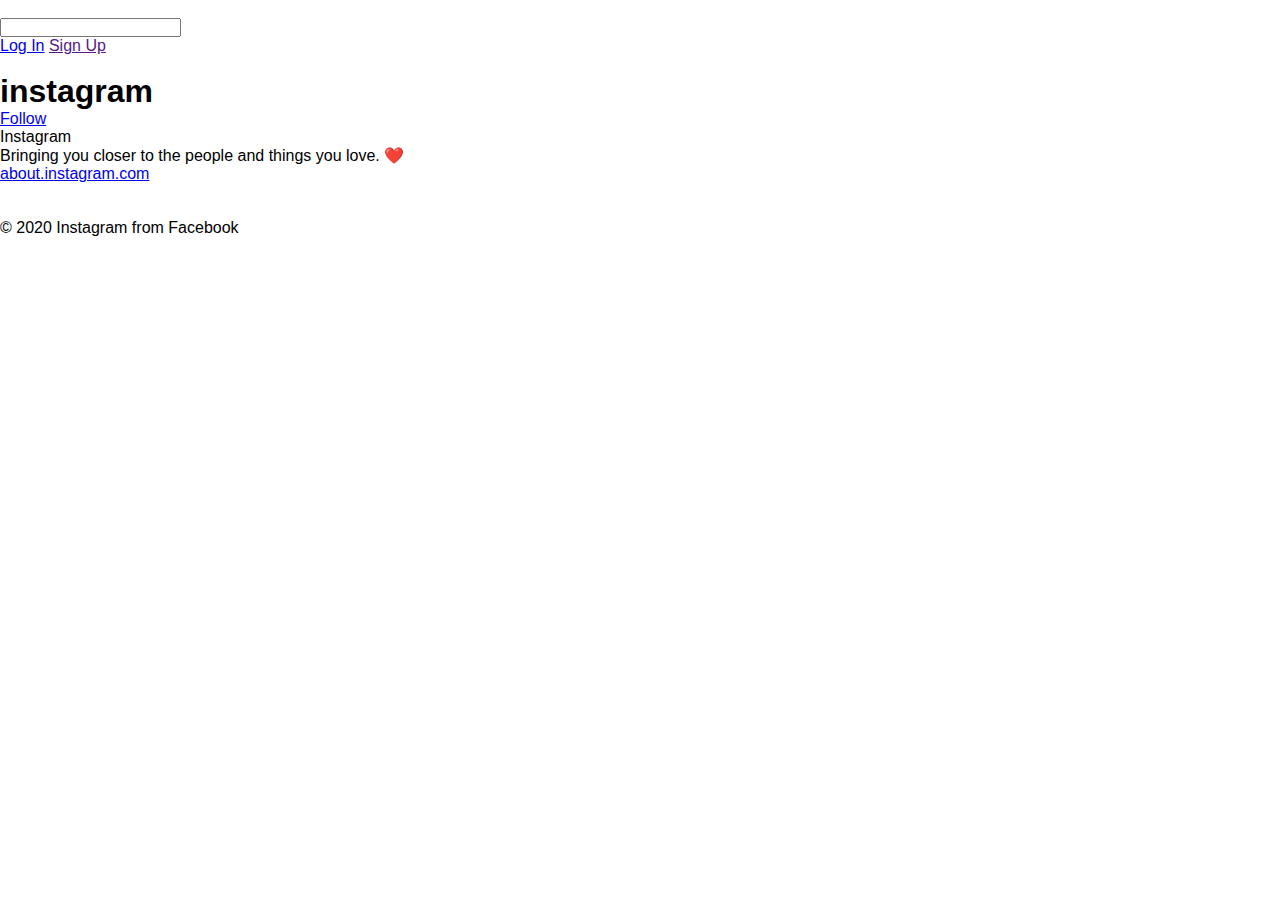
==== index.html @ 62457bc5 "initial commit" ====
<!DOCTYPE html>
<html lang="en">
<head>
  <meta charset="UTF-8">
  <meta name="viewport" content="width=device-width, initial-scale=1.0">
  <title>INSTAGRAM</title>
  <link rel="stylesheet" href="/css/reset.css">
</head>
<body>
  <header>
    <div class="brand">
      <img src="" alt="">
      <img src="" alt="">
    </div>
    <input type="text">
    <nav>
      <a href="#">Log In</a>
      <a href="">Sign Up</a>
    </nav>
  </header>
  <main>
    <section>
      <img src="" alt="">
      <h1>instagram</h1>
      <a href="#">Follow</a>
    </section>
    <section>
      <div>Instagram</div>
      <p>Bringing you closer to the people and things you love. ❤️</p>
      <a href="#">about.instagram.com</a>
    </section>
    <section>
      <figure>
        <img src="" alt="">
      </figure>
    </section>
    <section class="user-info"></section>
    <section class="gallery">
      <img src="" alt="">
      <img src="" alt="">
      <img src="" alt="">
    </section>
  </main>
  <footer>
    <section></section>
    <footer>© 2020 Instagram from Facebook</footer>
  </footer>
</body>
</html>
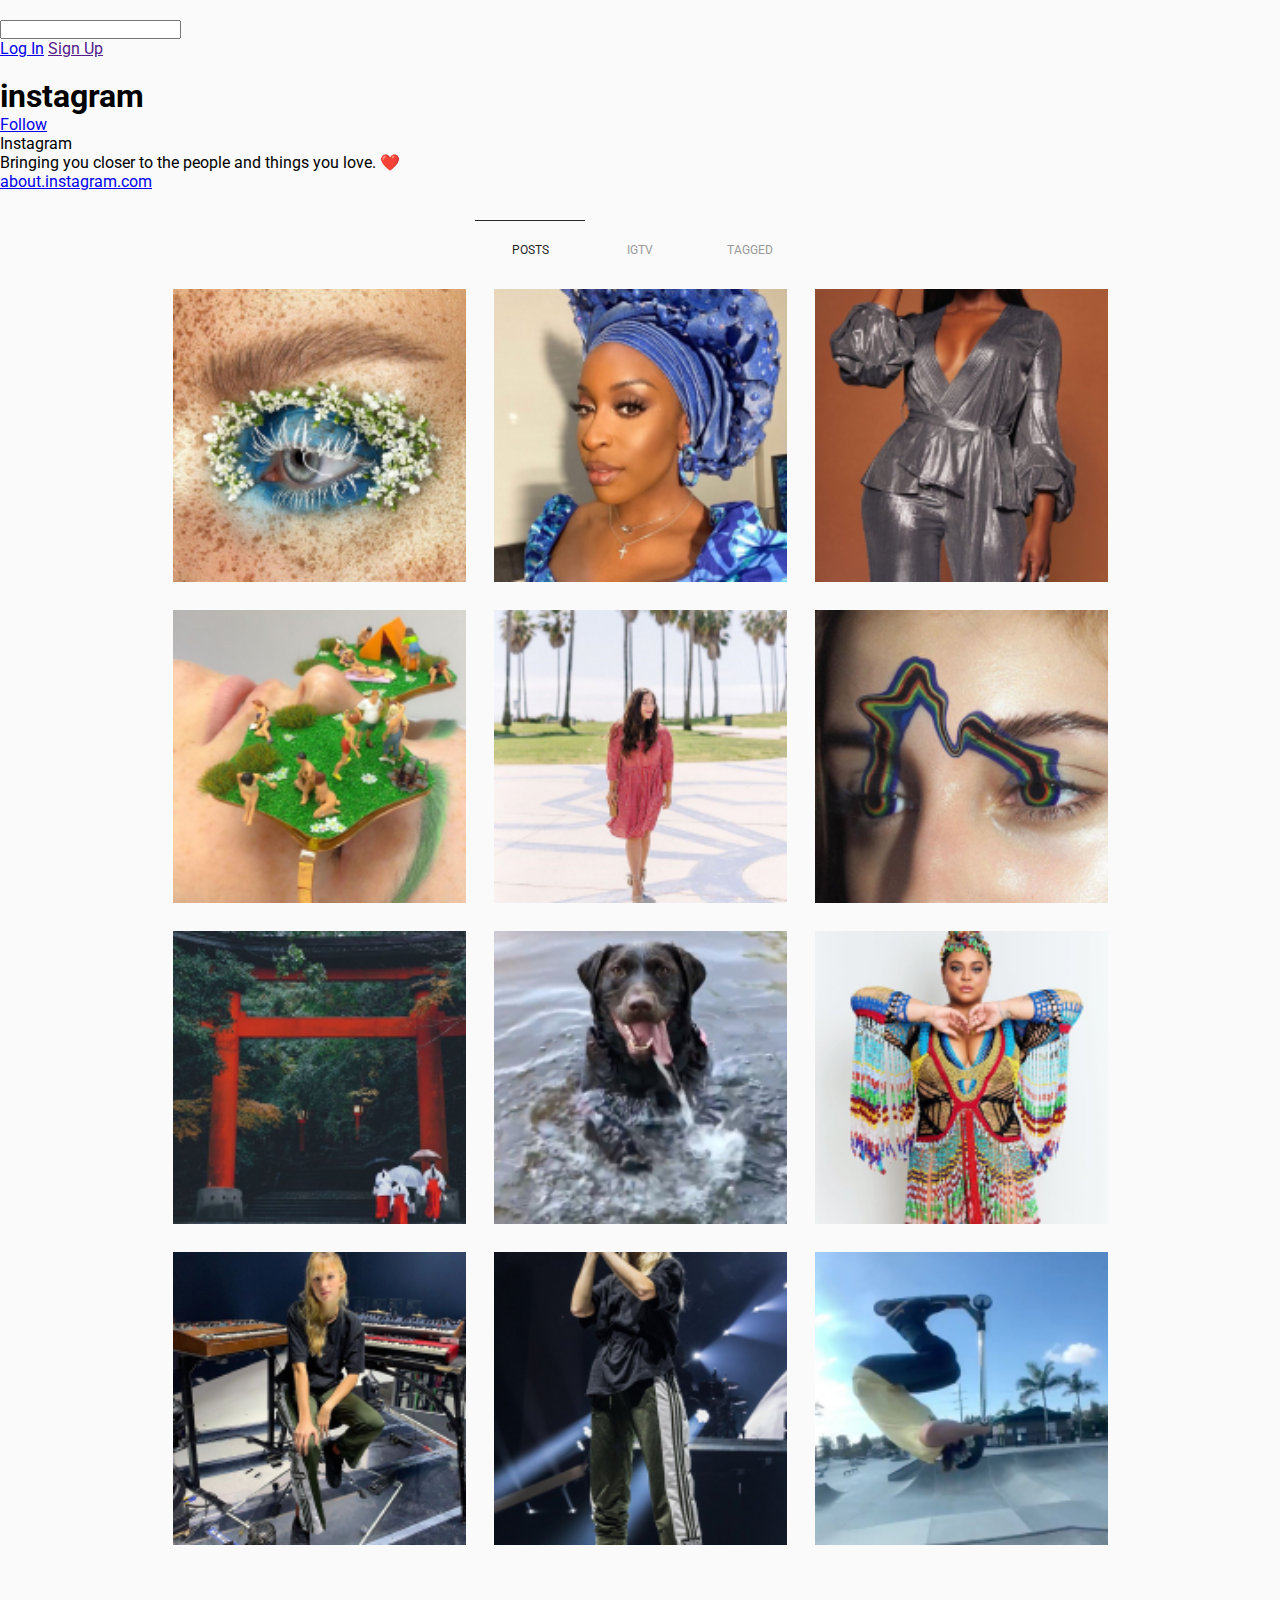
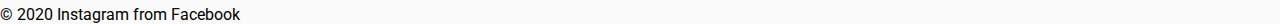
==== commit a6bf9328: "style gallery section" ====
--- a/index.html
+++ b/index.html
@@ -5,6 +5,8 @@
   <meta name="viewport" content="width=device-width, initial-scale=1.0">
   <title>INSTAGRAM</title>
   <link rel="stylesheet" href="/css/reset.css">
+  <link rel="stylesheet" href="/css/gallery.css">
+  <link href="https://fonts.googleapis.com/css2?family=Roboto&display=swap" rel="stylesheet">
 </head>
 <body>
   <header>
@@ -34,11 +36,47 @@
         <img src="" alt="">
       </figure>
     </section>
-    <section class="user-info"></section>
+    <section class="userinfo">
+      <div>
+        <div class="userinfo-value">6246</div>
+        <div class="userinfo-units">posts</div>
+      </div>
+      <div>
+        <div class="userinfo-value">335m</div>
+        <div class="userinfo-units">followers</div>
+      </div>
+      <div>
+        <div class="userinfo-value">223</div>
+        <div class="userinfo-units">following</div>
+      </div>
+    </section>
+    <section class="options">
+      <a class="option active" href="#">
+        <span class="option-name">POSTS</span>
+        <img class="option-icon" src="/images/posts.png" alt="instagram button">
+      </a>
+      <a class="option" href="#">
+        <span class="option-name">IGTV</span>
+        <img class="option-icon" src="/images/igtv.png" alt="instagram button">
+      </a>
+      <a class="option" href="#">
+        <span class="option-name">TAGGED</span>
+        <img class="option-icon" src="/images/tagged.png" alt="instagram button">
+      </a>
+    </section>
     <section class="gallery">
-      <img src="" alt="">
-      <img src="" alt="">
-      <img src="" alt="">
+      <img class="gallery-photo" src="/images/Rectangle.png" alt="instagram">
+      <img class="gallery-photo" src="/images/Rectangle-1.png" alt="instagram">
+      <img class="gallery-photo" src="/images/Rectangle-2.png" alt="instagram">
+      <img class="gallery-photo" src="/images/Rectangle-3.png" alt="instagram">
+      <img class="gallery-photo" src="/images/Rectangle-4.png" alt="instagram">
+      <img class="gallery-photo" src="/images/Rectangle-5.png" alt="instagram">
+      <img class="gallery-photo" src="/images/Rectangle-6.png" alt="instagram">
+      <img class="gallery-photo" src="/images/Rectangle-7.png" alt="instagram">
+      <img class="gallery-photo" src="/images/Rectangle-8.png" alt="instagram">
+      <img class="gallery-photo" src="/images/Rectangle-9.png" alt="instagram">
+      <img class="gallery-photo" src="/images/Rectangle-10.png" alt="instagram">
+      <img class="gallery-photo" src="/images/Rectangle-11.png" alt="instagram">
     </section>
   </main>
   <footer>
--- a/css/gallery.css
+++ b/css/gallery.css
@@ -0,0 +1,80 @@
+.userinfo {
+  display: grid;
+  grid-template-columns: repeat(3, 1fr);
+  padding: 13px;
+  border-top: 1px solid #dbdbdb;
+}
+.userinfo-value {
+  color: #262626;
+  font-size: 14px;
+  line-height: 18px;
+  text-align: center;
+}
+.userinfo-units {
+  color: #999999;
+  font-size: 13px;
+  line-height: 18px;
+  text-align: center;
+}
+.options {
+  display: grid;
+  grid-template-columns: repeat(3, 1fr);
+  align-items: center;
+  padding: 10px;
+  border-top: 1px solid #dbdbdb;
+  border-bottom: 1px solid #dbdbdb;
+}
+.option {
+  text-align: center;
+  text-decoration: none;
+}
+.option-name {
+  display: none;
+  color: #999999;
+  font-size: 12px;
+  line-height: 18px;
+}
+.active.option .option-name {
+  color: #262626;
+}
+.option-icon {
+  display: block;
+  margin: auto;
+}
+.gallery {
+  display: grid;
+  grid-template-columns: repeat(3, 1fr);
+  grid-gap: 3px;
+  margin: 3px auto;
+}
+.gallery-photo {
+  width: 100%;
+}
+@media only screen and (min-width: 1024px) {
+  .userinfo {
+    display: none;
+  }
+  .options {
+    width: 350px;
+    margin: auto;
+    border-top: 0;
+    border-bottom: 0;
+  }
+  .option {
+    padding: 20px 0;
+  }
+  .active.option {
+    border-top: 1px solid #262626;
+  }
+  .option-name {
+    display: block;
+  }
+  .option-icon {
+    display: none;
+  }
+  .gallery {
+    grid-gap: 28px;
+    width: 935px;
+    margin: 0 auto 60px;
+  }
+}
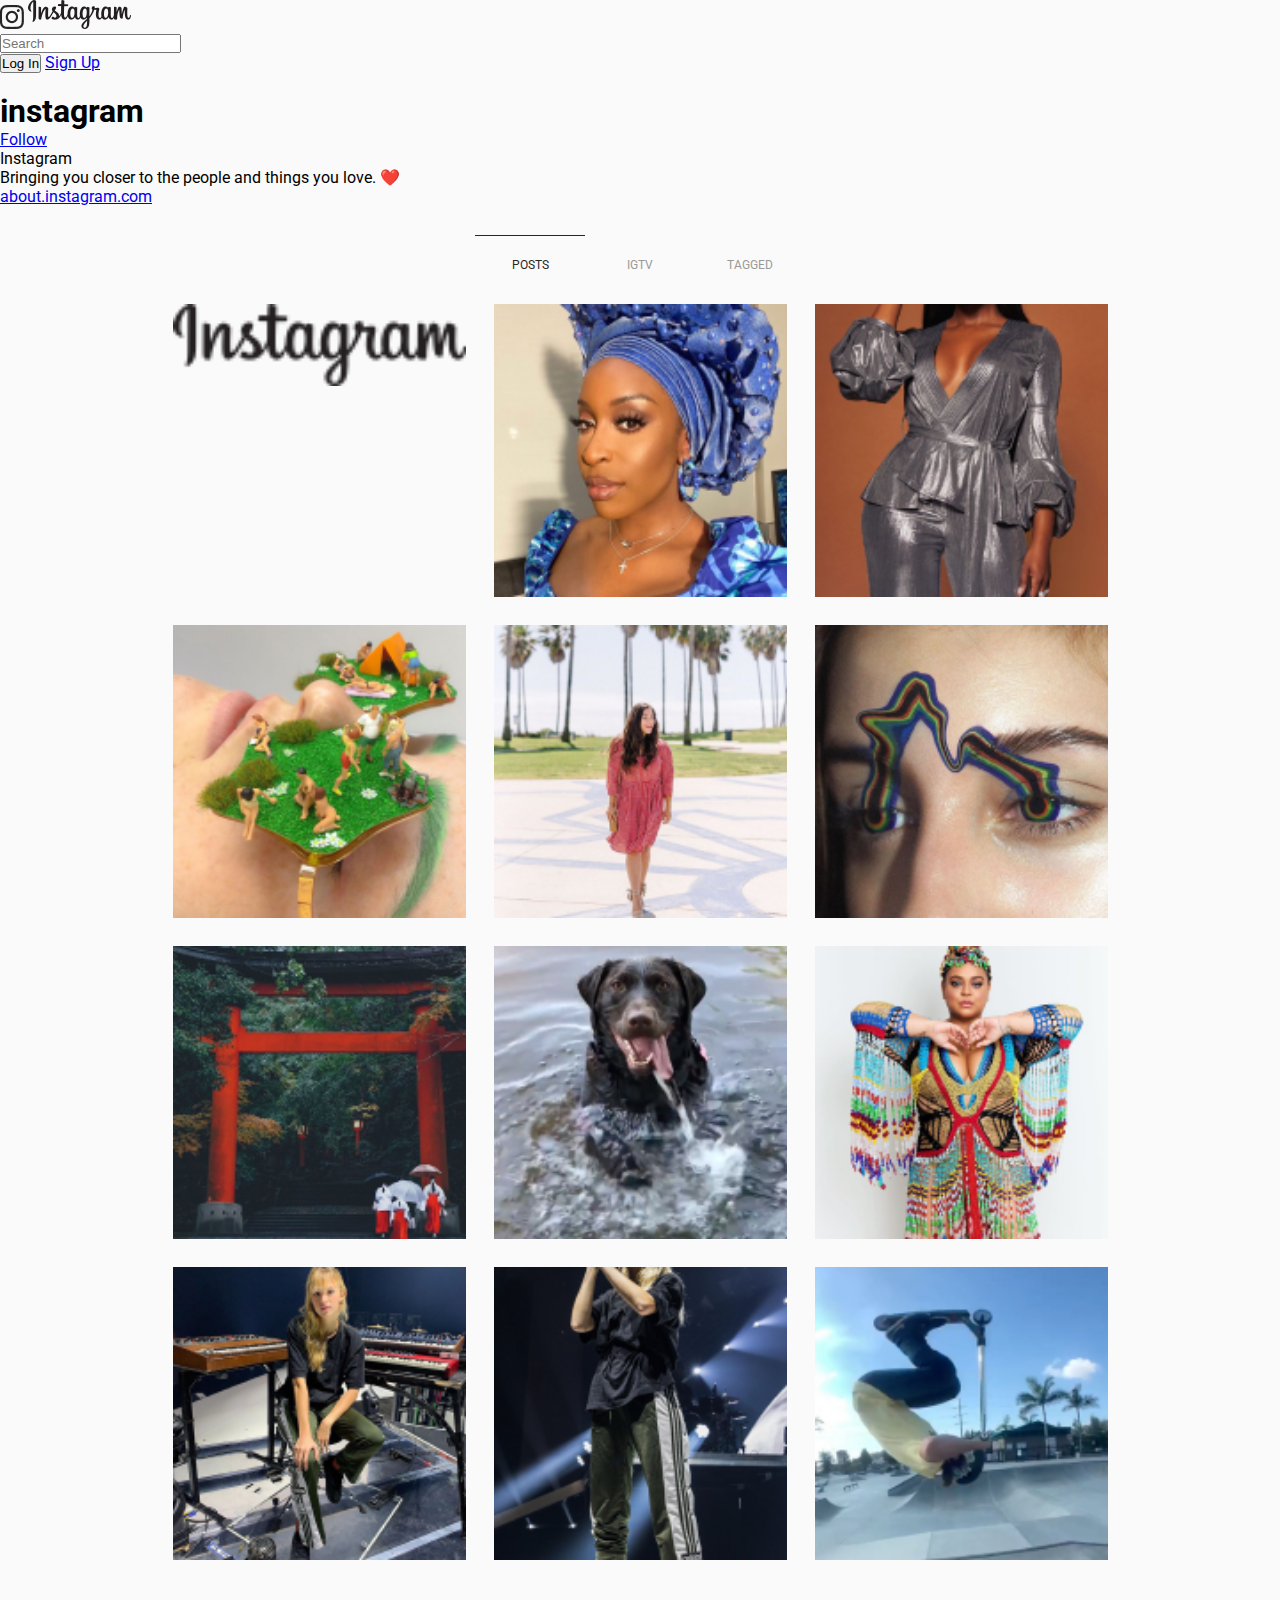
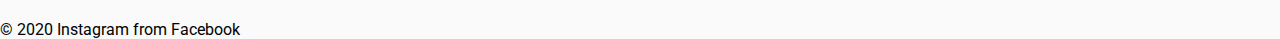
==== commit f9b5c35a: "Update header" ====
--- a/index.html
+++ b/index.html
@@ -9,18 +9,24 @@
   <link href="https://fonts.googleapis.com/css2?family=Roboto&display=swap" rel="stylesheet">
 </head>
 <body>
-  <header>
-    <div class="brand">
-      <img src="" alt="">
-      <img src="" alt="">
-    </div>
-    <input type="text">
-    <nav>
-      <a href="#">Log In</a>
-      <a href="">Sign Up</a>
-    </nav>
-  </header>
-  <main>
+    <header class="main-header">
+      <div class="header-wrapper">
+        <div class="brand">
+          <img src="images/Frame.png" alt="Instagram icon" />
+          <img src="images/Rectangle.png" alt="Instagram logo" />
+        </div>
+        <input
+          class="search-bar"
+          aria-label="search"
+          type="text"
+          placeholder="Search"
+        />
+        <nav class="login-wrapper">
+          <button class="login-btn">Log In</button>
+          <a class="signin" href="#">Sign Up</a>
+        </nav>
+      </div>
+    </header>  <main>
     <section>
       <img src="" alt="">
       <h1>instagram</h1>
@@ -84,4 +90,4 @@
     <footer>© 2020 Instagram from Facebook</footer>
   </footer>
 </body>
-</html>+</html>
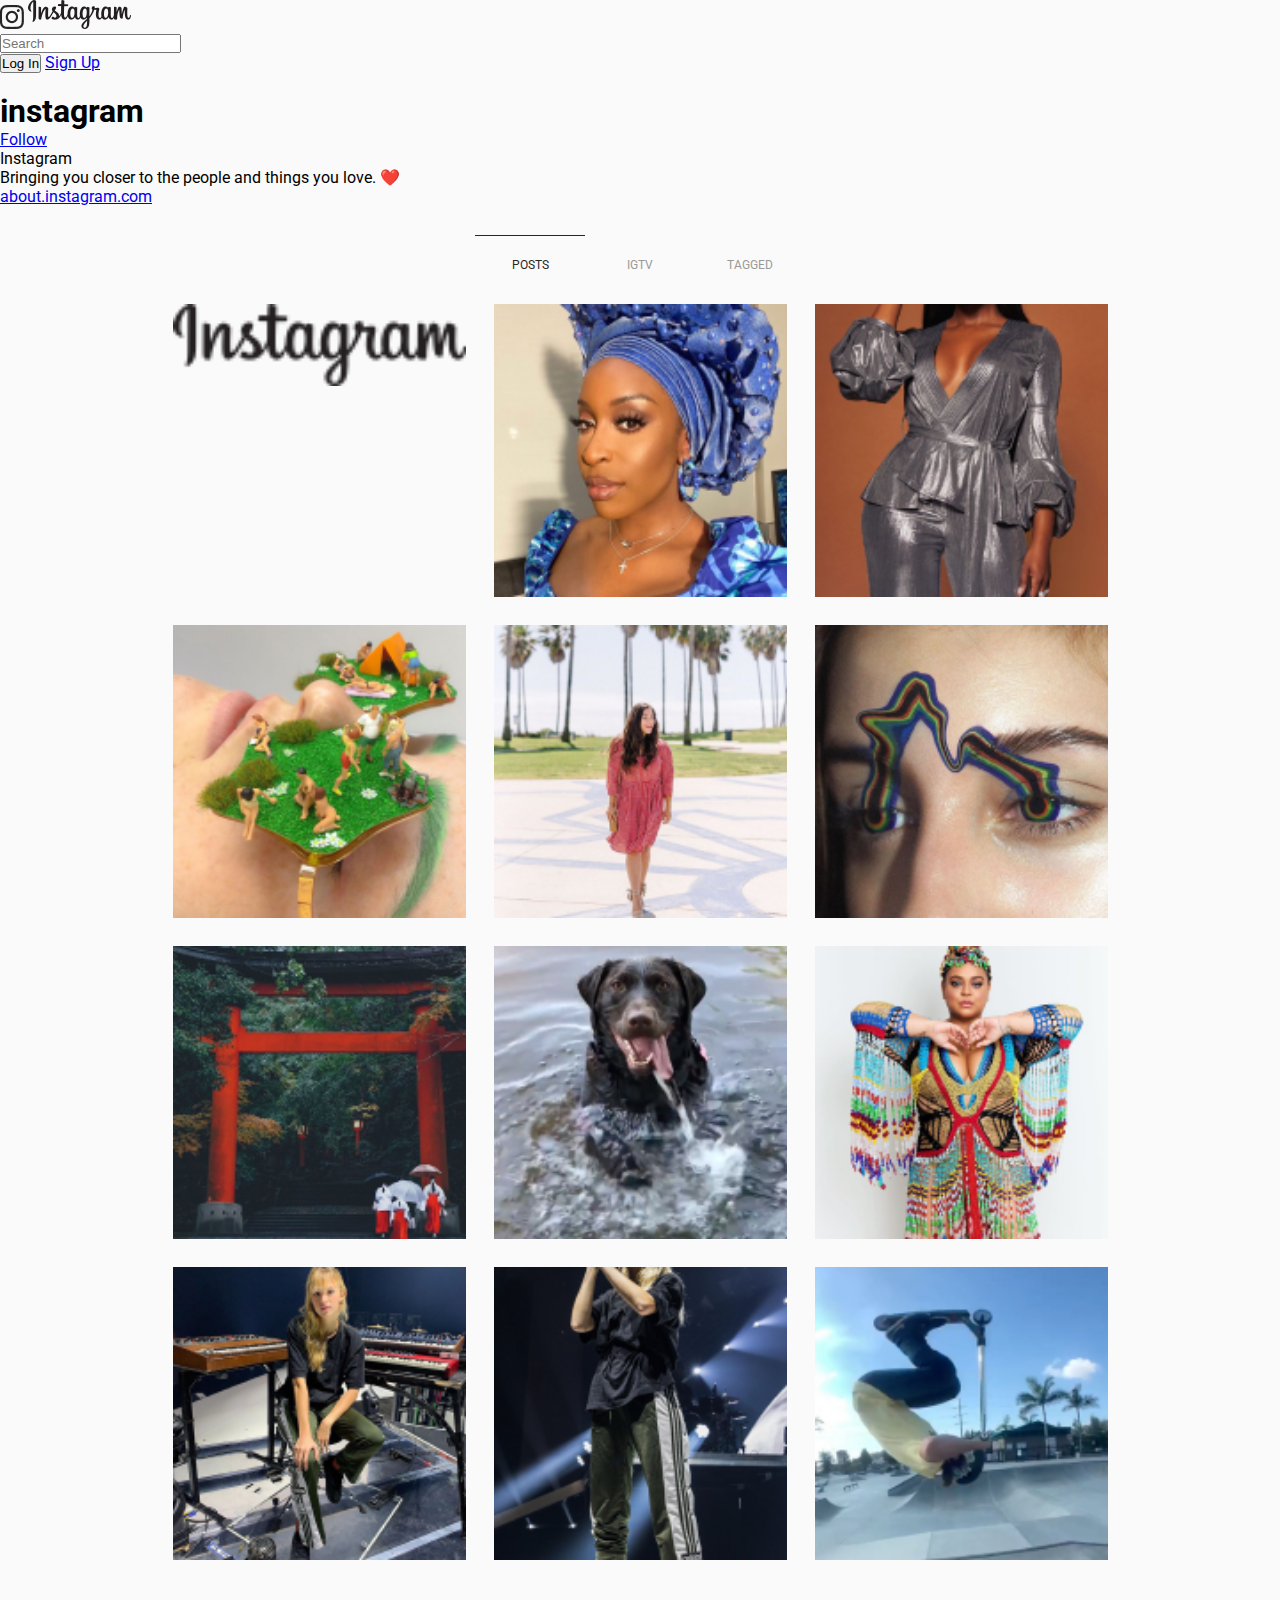
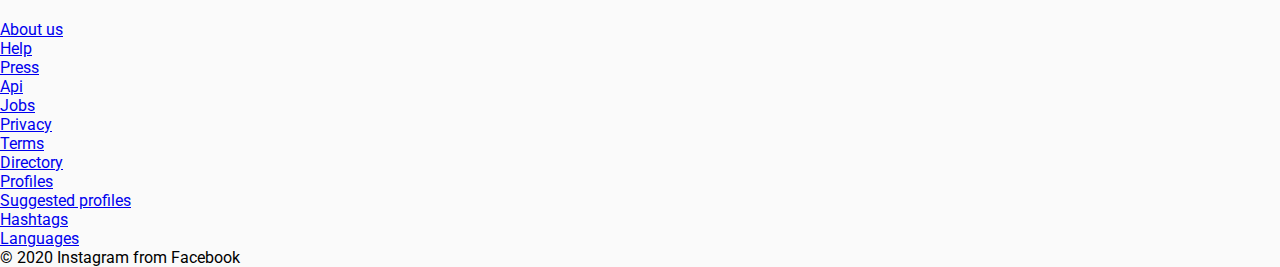
==== commit 874db0b8: "Update footer" ====
--- a/index.html
+++ b/index.html
@@ -85,9 +85,24 @@
       <img class="gallery-photo" src="/images/Rectangle-11.png" alt="instagram">
     </section>
   </main>
-  <footer>
-    <section></section>
-    <footer>© 2020 Instagram from Facebook</footer>
-  </footer>
+    <footer>
+      <nav class="footer-navbar">
+        <ul>
+          <li><a class="footer-link" href="#">About us</a></li>
+          <li><a class="footer-link" href="#">Help</a></li>
+          <li><a class="footer-link" href="#">Press</a></li>
+          <li><a class="footer-link" href="#">Api</a></li>
+          <li><a class="footer-link" href="#">Jobs</a></li>
+          <li><a class="footer-link" href="#">Privacy</a></li>
+          <li><a class="footer-link" href="#">Terms</a></li>
+          <li><a class="footer-link" href="#">Directory</a></li>
+          <li><a class="footer-link" href="#">Profiles</a></li>
+          <li><a class="footer-link" href="#">Suggested profiles</a></li>
+          <li><a class="footer-link" href="#">Hashtags</a></li>
+          <li><a class="footer-link" href="#">Languages</a></li>
+        </ul>
+      </nav>
+      <div class="copy">© 2020 Instagram from Facebook</div>
+    </footer>
 </body>
 </html>
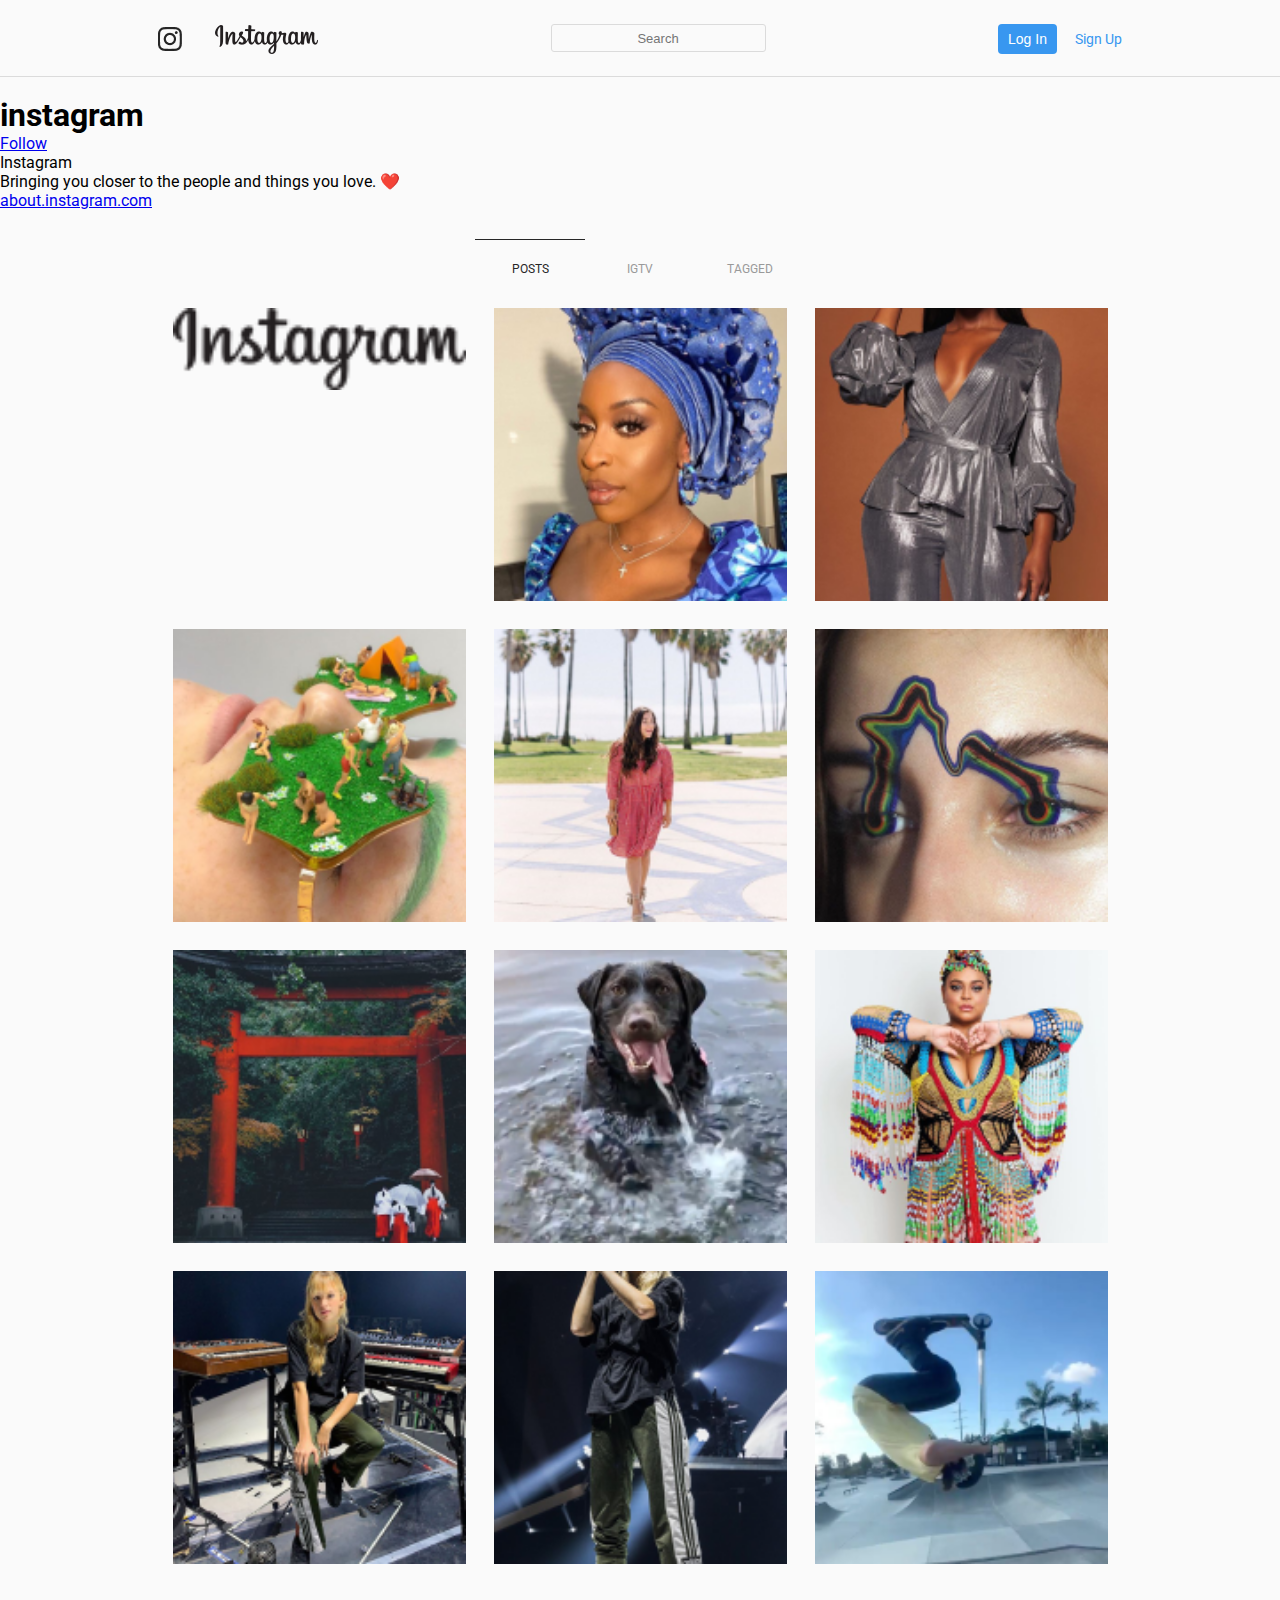
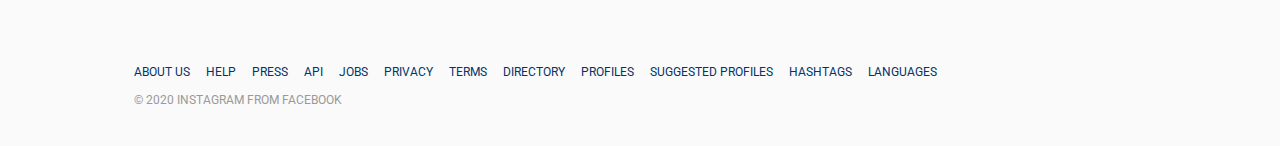
==== commit 2800c09e: "Link to header-footer.css" ====
--- a/index.html
+++ b/index.html
@@ -5,6 +5,7 @@
   <meta name="viewport" content="width=device-width, initial-scale=1.0">
   <title>INSTAGRAM</title>
   <link rel="stylesheet" href="/css/reset.css">
+  <link rel="stylesheet" href="/css/header-footer.css">
   <link rel="stylesheet" href="/css/gallery.css">
   <link href="https://fonts.googleapis.com/css2?family=Roboto&display=swap" rel="stylesheet">
 </head>
--- a/css/header-footer.css
+++ b/css/header-footer.css
@@ -0,0 +1,136 @@
+.main-header {
+  height: 77px;
+  border-bottom: 1px solid #dbdbdb;
+}
+
+.header-wrapper {
+  display: flex;
+  justify-content: space-between;
+  padding: 24px;
+}
+
+.brand {
+  width: 160.12px;
+  display: flex;
+  justify-content: space-between;
+  align-items: center;
+}
+
+.search-bar {
+  background: #fafafa;
+  border: 1px solid #dbdbdb;
+  border-radius: 3px;
+  color: #999999;
+  width: 215px;
+  height: 28px;
+  text-align: center;
+  font-weight: normal;
+  font-size: 13px;
+  line-height: 18px;
+}
+
+.login-wrapper {
+  width: 124px;
+  display: flex;
+  justify-content: space-between;
+  align-items: center;
+}
+
+.login-btn {
+  background: #3897f0;
+  border-radius: 4px;
+  border: none;
+  width: 59px;
+  height: 30px;
+  font-weight: normal;
+  font-size: 14px;
+  line-height: 18px;
+  text-align: center;
+  color: #ffffff;
+}
+
+.signin {
+  font-weight: normal;
+  font-size: 14px;
+  line-height: 28px;
+  color: #3897f0;
+  text-decoration: none;
+}
+
+footer {
+  height: 122px;
+  display: flex;
+  flex-direction: column;
+  justify-content: center;
+}
+
+.footer-navbar ul {
+  list-style: none;
+  margin-bottom: 10px;
+  display: flex;
+  flex-wrap: wrap;
+}
+
+.footer-link {
+  font-weight: normal;
+  font-size: 12px;
+  line-height: 18px;
+  text-align: center;
+  text-decoration: none;
+  text-transform: uppercase;
+  color: #003569;
+  margin-right: 16px;
+}
+
+.copy {
+  font-weight: normal;
+  font-size: 12px;
+  line-height: 18px;
+  text-transform: uppercase;
+  color: #999999;
+}
+
+@media only screen and (max-width: 1023px) {
+  .header-wrapper {
+    max-width: 1012px;
+    /* Si se pone a nivel general, borrar: */
+    min-width: 370px;
+    margin: auto;
+  }
+
+  .search-bar {
+    display: none;
+  }
+
+  footer {
+    max-width: 1012px;
+    margin: auto;
+    text-align: center;
+    padding: 0 20px;
+  }
+
+  footer li {
+    margin-bottom: 7px;
+  }
+
+  .footer-navbar,
+  .copy {
+    min-width: 370px;
+  }
+
+  .footer-navbar ul {
+    justify-content: center;
+  }
+}
+
+@media only screen and (min-width: 1024px) {
+  .header-wrapper {
+    width: 1012px;
+    margin: auto;
+  }
+
+  footer {
+    width: 1012px;
+    margin: auto;
+  }
+}
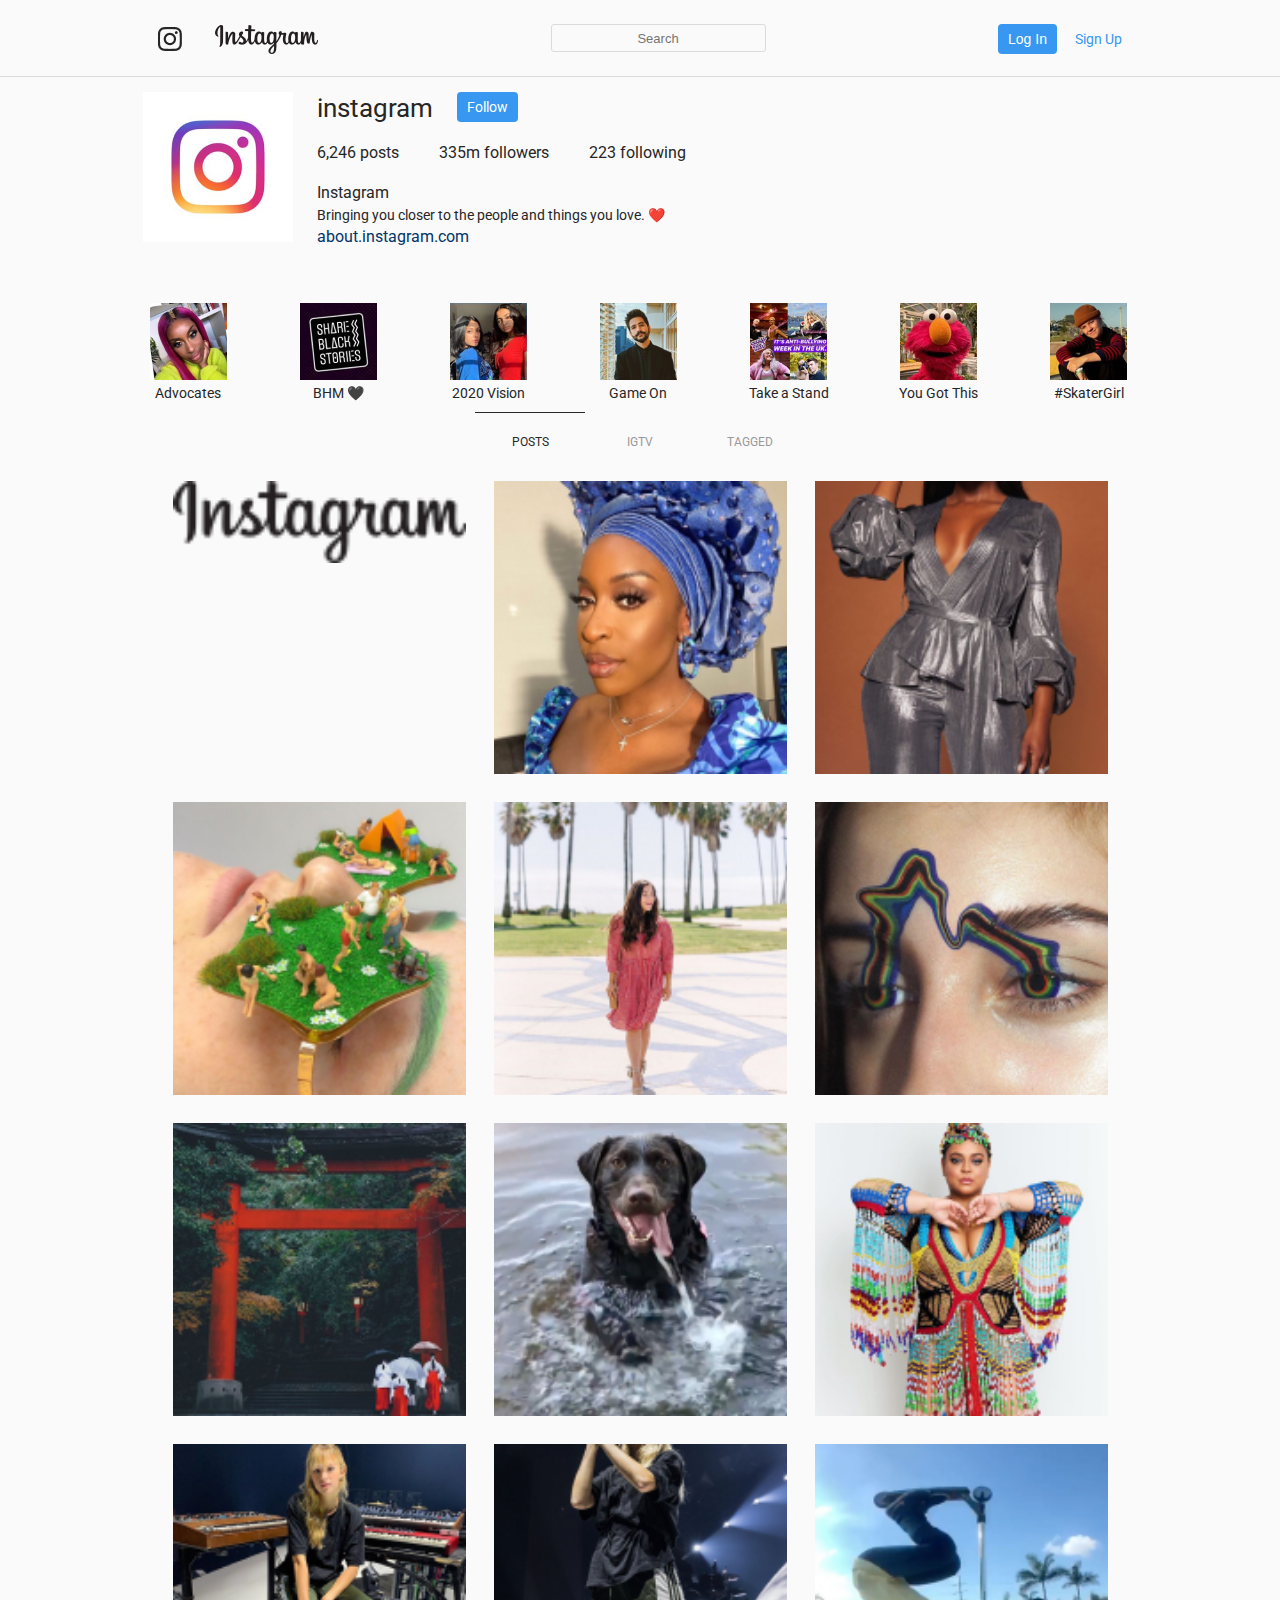
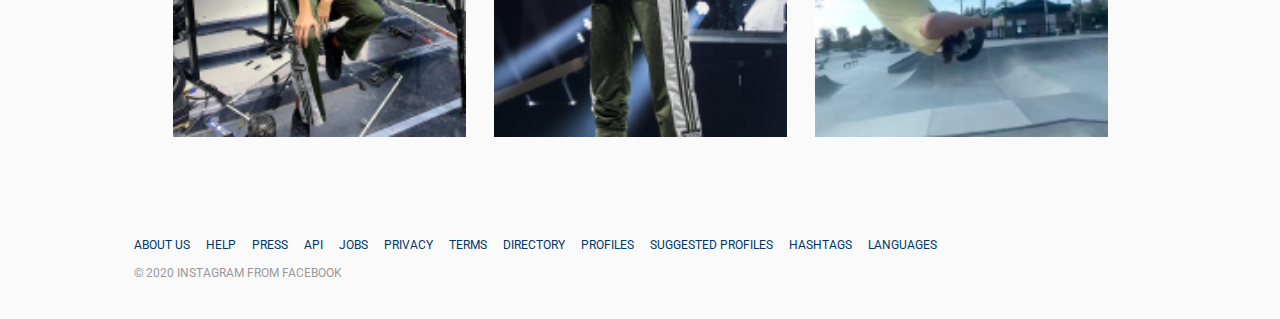
==== commit b2507cbb: "fix styles" ====
--- a/index.html
+++ b/index.html
@@ -7,14 +7,15 @@
   <link rel="stylesheet" href="/css/reset.css">
   <link rel="stylesheet" href="/css/header-footer.css">
   <link rel="stylesheet" href="/css/gallery.css">
+  <link rel="stylesheet" href="/css/main1.css">
   <link href="https://fonts.googleapis.com/css2?family=Roboto&display=swap" rel="stylesheet">
 </head>
 <body>
     <header class="main-header">
       <div class="header-wrapper">
         <div class="brand">
-          <img src="images/Frame.png" alt="Instagram icon" />
-          <img src="images/Rectangle.png" alt="Instagram logo" />
+          <img src="images/insta-icon.png" alt="Instagram icon" />
+          <img src="images/insta-logo.png" alt="Instagram logo" />
         </div>
         <input
           class="search-bar"
@@ -27,34 +28,62 @@
           <a class="signin" href="#">Sign Up</a>
         </nav>
       </div>
-    </header>  <main>
-    <section>
-      <img src="" alt="">
-      <h1>instagram</h1>
-      <a href="#">Follow</a>
-    </section>
-    <section>
-      <div>Instagram</div>
-      <p>Bringing you closer to the people and things you love. ❤️</p>
-      <a href="#">about.instagram.com</a>
-    </section>
-    <section>
-      <figure>
-        <img src="" alt="">
-      </figure>
-    </section>
-    <section class="userinfo">
-      <div>
-        <div class="userinfo-value">6246</div>
-        <div class="userinfo-units">posts</div>
+    </header>  
+  <main>
+    <section class="user-info">
+      <img class="photo" src="images/photo.jpg" alt="photo" />
+      <p class="nickname">instagram</p>
+      <div class="follow"><a href="#">Follow</a></div>
+      <div class="user-description">
+        <p>Instagram</p>
+        <p>Bringing you closer to the people and things you love. ❤️</p>
+        <a href="https://about.instagram.com/" target="_blank"
+          >about.instagram.com</a
+        >
       </div>
-      <div>
-        <div class="userinfo-value">335m</div>
-        <div class="userinfo-units">followers</div>
+      <div class="stories">
+        <div class="story">
+          <img src="images/Rectangle-1.jpg" alt="Rectangle 1" />
+          <p class="story-name">Advocates</p>
+        </div>
+        <div class="story">
+          <img src="images/Rectangle-2.jpg" alt="Rectangle 2" />
+          <p class="story-name">BHM 🖤</p>
+        </div>
+        <div class="story">
+          <img src="images/Rectangle-3.jpg" alt="Rectangle 3" />
+          <p class="story-name">2020 Vision</p>
+        </div>
+        <div class="story">
+          <img src="images/Rectangle-4.jpg" alt="Rectangle 4" />
+          <p class="story-name">Game On</p>
+        </div>
+        <div class="story">
+          <img src="images/Rectangle-5.jpg" alt="Rectangle 5" />
+          <p class="story-name">Take a Stand</p>
+        </div>
+        <div class="story">
+          <img src="images/Rectangle-6.jpg" alt="Rectangle 6" />
+          <p class="story-name">You Got This</p>
+        </div>
+        <div class="story">
+          <img src="images/Rectangle-7.jpg" alt="Rectangle 7" />
+          <p class="story-name">#SkaterGirl</p>
+        </div>
       </div>
-      <div>
-        <div class="userinfo-value">223</div>
-        <div class="userinfo-units">following</div>
+      <div class="user-social">
+        <div class="posts">
+          <p>6,246</p>
+          <p>posts</p>
+        </div>
+        <div class="followers">
+          <p>335m</p>
+          <p>followers</p>
+        </div>
+        <div class="following">
+          <p>223</p>
+          <p>following</p>
+        </div>
       </div>
     </section>
     <section class="options">
--- a/css/main1.css
+++ b/css/main1.css
@@ -0,0 +1,231 @@
+* {
+  margin: 0;
+  padding: 0;
+  box-sizing: border-box;
+}
+html {
+  font-family: "Roboto", Arial, Helvetica, sans-serif;
+  font-size: 16px;
+  font-weight: 400;
+}
+
+html,
+body {
+  width: 100%;
+  height: 100%;
+  min-height: 100%;
+}
+
+main {
+  width: 100%;
+  max-width: 1024px;
+  margin: 0px auto;
+}
+
+.user-info {
+  display: grid;
+  justify-content: center;
+  grid-template-columns: 77px minmax(0, 1fr);
+  grid-template-rows: repeat(5, min-content);
+  grid-template-areas:
+    "photo nickname"
+    "photo follow"
+    "user-description user-description"
+    "stories stories"
+    "user-social user-social";
+  column-gap: 24px;
+  margin: 15px 15px 0 15px;
+}
+
+.user-info img.photo {
+  grid-area: photo;
+  width: 100%;
+}
+
+.user-info .nickname {
+  grid-area: nickname;
+  font-weight: normal;
+  font-size: 26px;
+  line-height: 32px;
+
+  color: #262626;
+}
+
+.user-info .follow {
+  grid-area: follow;
+}
+
+.user-info .follow a {
+  display: inline-block;
+  font-weight: normal;
+  font-size: 14px;
+  line-height: 18px;
+  text-align: center;
+
+  color: #ffffff;
+  padding: 6px 10px;
+  background: #3897f0;
+  border-radius: 4px;
+  text-decoration: none;
+}
+
+.user-info .user-description {
+  grid-area: user-description;
+  margin-top: 24px;
+  margin-bottom: 26px;
+  font-style: normal;
+  font-weight: normal;
+  font-size: 14px;
+  line-height: 20px;
+
+  color: #262626;
+}
+
+.user-info .user-description p:nth-child(2) {
+  font-size: 14px;
+  line-height: 20px;
+
+  color: #262626;
+}
+
+.user-info .user-description a {
+  font-weight: normal;
+  font-size: 14px;
+  line-height: 20px;
+  color: #003569;
+  text-decoration: none;
+}
+
+.user-info .stories {
+  grid-area: stories;
+  display: flex;
+  overflow: hidden;
+  flex-wrap: nowrap;
+  justify-content: space-between;
+}
+
+.user-info .stories .story {
+  margin-right: 3px;
+  flex-grow: 0;
+  flex-shrink: 0;
+  flex-basis: 70px;
+  text-align: center;
+}
+
+.user-info .stories .story img {
+  width: 56px;
+}
+
+.user-info .stories .story p {
+  font-weight: normal;
+  font-size: 11px;
+  line-height: 18px;
+
+  text-align: center;
+
+  color: #262626;
+}
+
+.user-info .user-social {
+  grid-area: user-social;
+  display: flex;
+  flex-direction: row;
+  text-align: center;
+  border-top: 1px solid #dbdbdb;
+  padding: 13px 0px;
+  margin: 21px -15px 0 -15px;
+}
+
+.user-info .user-social > * {
+  width: calc(100% / 3);
+}
+
+.user-info .user-social p:first-child {
+  font-weight: normal;
+  font-size: 14px;
+  line-height: 18px;
+
+  color: #262626;
+}
+
+.user-info .user-social p:last-child {
+  font-weight: normal;
+  font-size: 13px;
+  line-height: 18px;
+
+  text-align: center;
+
+  color: #999999;
+}
+
+@media screen and (min-width: 1024px) {
+  .user-info {
+    grid-template-columns: 150px min-content 1fr;
+    grid-template-rows: repeat(5, min-content);
+    grid-template-areas:
+      "photo nickname follow"
+      "photo user-social user-social"
+      "photo user-description user-description"
+      "stories stories stories";
+  }
+
+  .user-info .stories {
+    margin-top: 54px;
+  }
+
+  .user-info .stories .story {
+    flex-basis: 90px;
+  }
+
+  .user-info .stories .story img {
+    width: 77px;
+  }
+
+  .user-info .user-social {
+    border-top: none;
+    border-bottom: none;
+    padding: 0px;
+    margin: 19px 0px;
+  }
+
+  .user-info .user-social > * {
+    width: auto;
+    margin-right: 40px;
+  }
+
+  .user-info .user-social p:first-child,
+  .user-info .user-social p:last-child {
+    display: inline;
+    font-weight: normal;
+    font-size: 16px;
+    line-height: 18px;
+
+    color: #262626;
+  }
+
+  .user-info .user-description {
+    margin: 0px;
+  }
+
+  .user-info .user-description p:first-child {
+    font-weight: normal;
+    font-size: 16px;
+    line-height: 24px;
+  }
+
+  .user-info .user-description p:last-child {
+    font-weight: normal;
+    font-size: 15px;
+    line-height: 24px;
+  }
+
+  .user-info .user-description a {
+    font-weight: normal;
+    font-size: 16px;
+    line-height: 24px;
+  }
+
+  .user-info .stories .story p {
+    font-size: 14px;
+  }
+}
